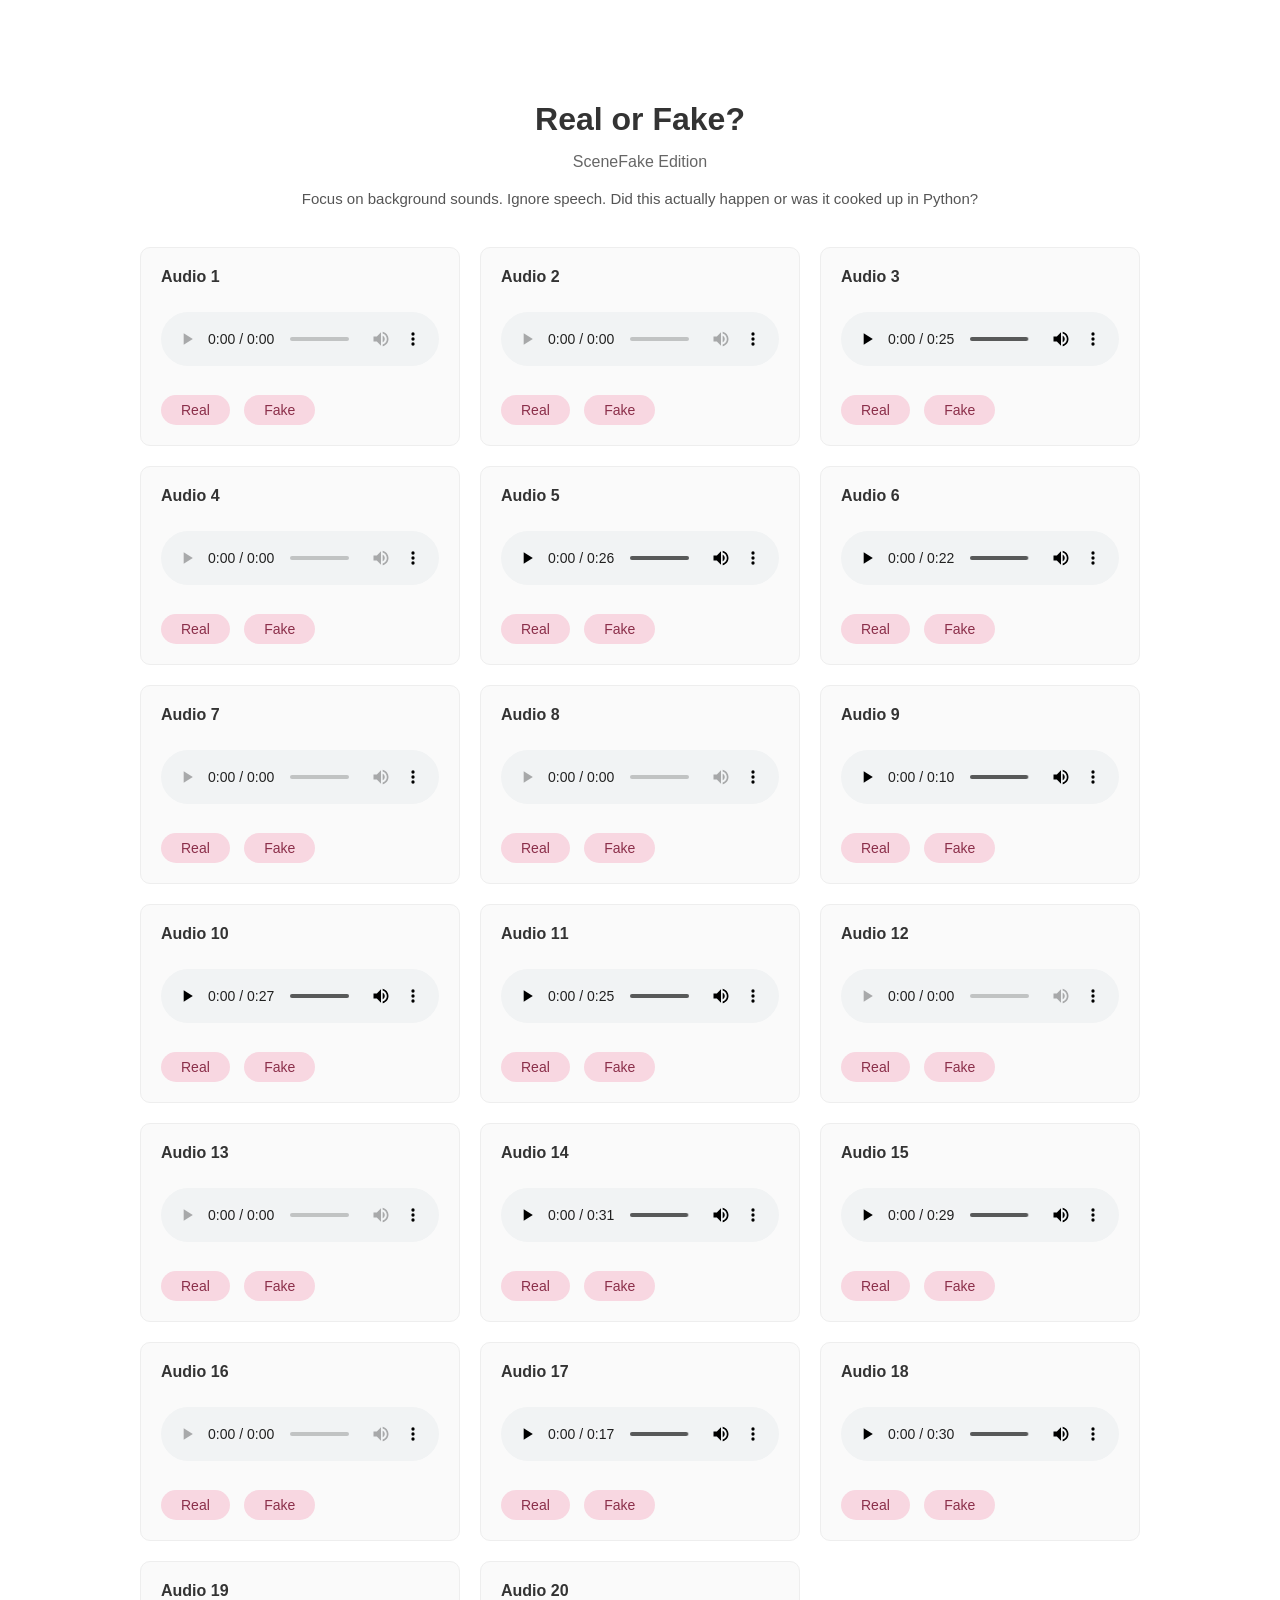
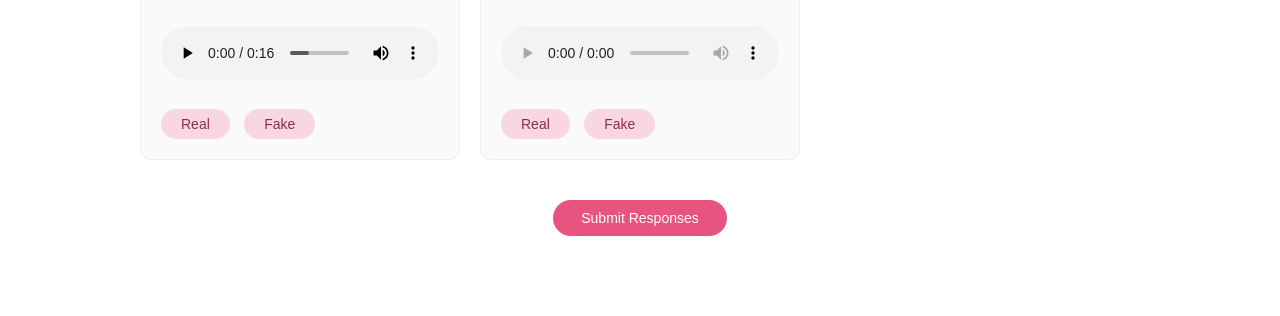
==== index.html @ 3af745e6 "initial" ====
<!DOCTYPE html>
<html>
<head>
  <meta charset="UTF-8">
  <title>SceneFake Perceptual Study</title>
  <link rel="stylesheet" href="style.css">
</head>
<body>

<div class="container">
<h1>
  Real or Fake?<br>
  <span class="subheading">SceneFake Edition</span>
</h1>

  <p class="subtitle">
    Focus on background sounds. Ignore speech.
    Did this actually happen or was it cooked up in Python?
  </p>

  <form name="scenefake-quiz" method="POST" data-netlify="true">

    <input type="hidden" name="form-name" value="scenefake-quiz">
    <input type="hidden" id="participant_id" name="participant_id">
    <input type="hidden" id="scoreField" name="score">

    <div id="audio-container" class="grid"></div>

    <div class="submit-wrapper">
      <button type="submit">Submit Responses</button>
    </div>

  </form>

</div>

<script src="script.js"></script>
</body>
</html>
---- style.css ----
body {
  font-family: "Helvetica Neue", Arial, sans-serif;
  background-color: #ffffff;
  margin: 0;
  padding: 0;
  color: #333;
}

.container {
  max-width: 1000px;
  margin: 50px auto;
  padding: 30px;
}

h1 {
  text-align: center;
  color: #333;
  margin-bottom: 10px;
}

.subtitle {
  text-align: center;
  margin-bottom: 40px;
  color: #555;
  font-size: 15px;
}

/* Grid layout */
.grid {
  display: grid;
  grid-template-columns: repeat(auto-fill, minmax(320px, 1fr));
  gap: 20px;
}

/* Audio Card */
.audio-block {
  background: #fafafa;
  border: 1px solid #eee;
  border-radius: 10px;
  padding: 20px;
  transition: box-shadow 0.2s ease;
}

.audio-block:hover {
  box-shadow: 0 4px 10px rgba(0, 0, 0, 0.06);
}

.audio-block h3 {
  margin-top: 0;
  font-size: 16px;
  color: #333;
}

audio {
  width: 100%;
  margin: 10px 0 15px 0;
}

/* Oval Button Style */
.button-group {
  margin-top: 10px;
}

.oval-btn {
  display: inline-block;
  padding: 7px 20px;
  border-radius: 40px;
  background-color: #f8d7e1; /* soft pastel pink */
  color: #8b2f4a;
  border: none;
  font-size: 14px;
  cursor: pointer;
  margin-right: 10px;
  transition: all 0.2s ease;
}

/* Hover */
.oval-btn:hover {
  background-color: #f2b8c6;
}

/* Selected */
input[type="radio"]:checked + .oval-btn {
  background-color: #e75480;
  color: white;
}

/* Submit button */
.submit-wrapper {
  text-align: center;
  margin-top: 40px;
}

button[type="submit"] {
  background-color: #e75480;
  color: white;
  border: none;
  padding: 10px 28px;
  border-radius: 25px;
  font-size: 14px;
  cursor: pointer;
  transition: background-color 0.2s ease;
}

button[type="submit"]:hover {
  background-color: #c9406c;
}

.subheading {
  font-size: 16px;
  font-weight: normal;
  color: #666;
}
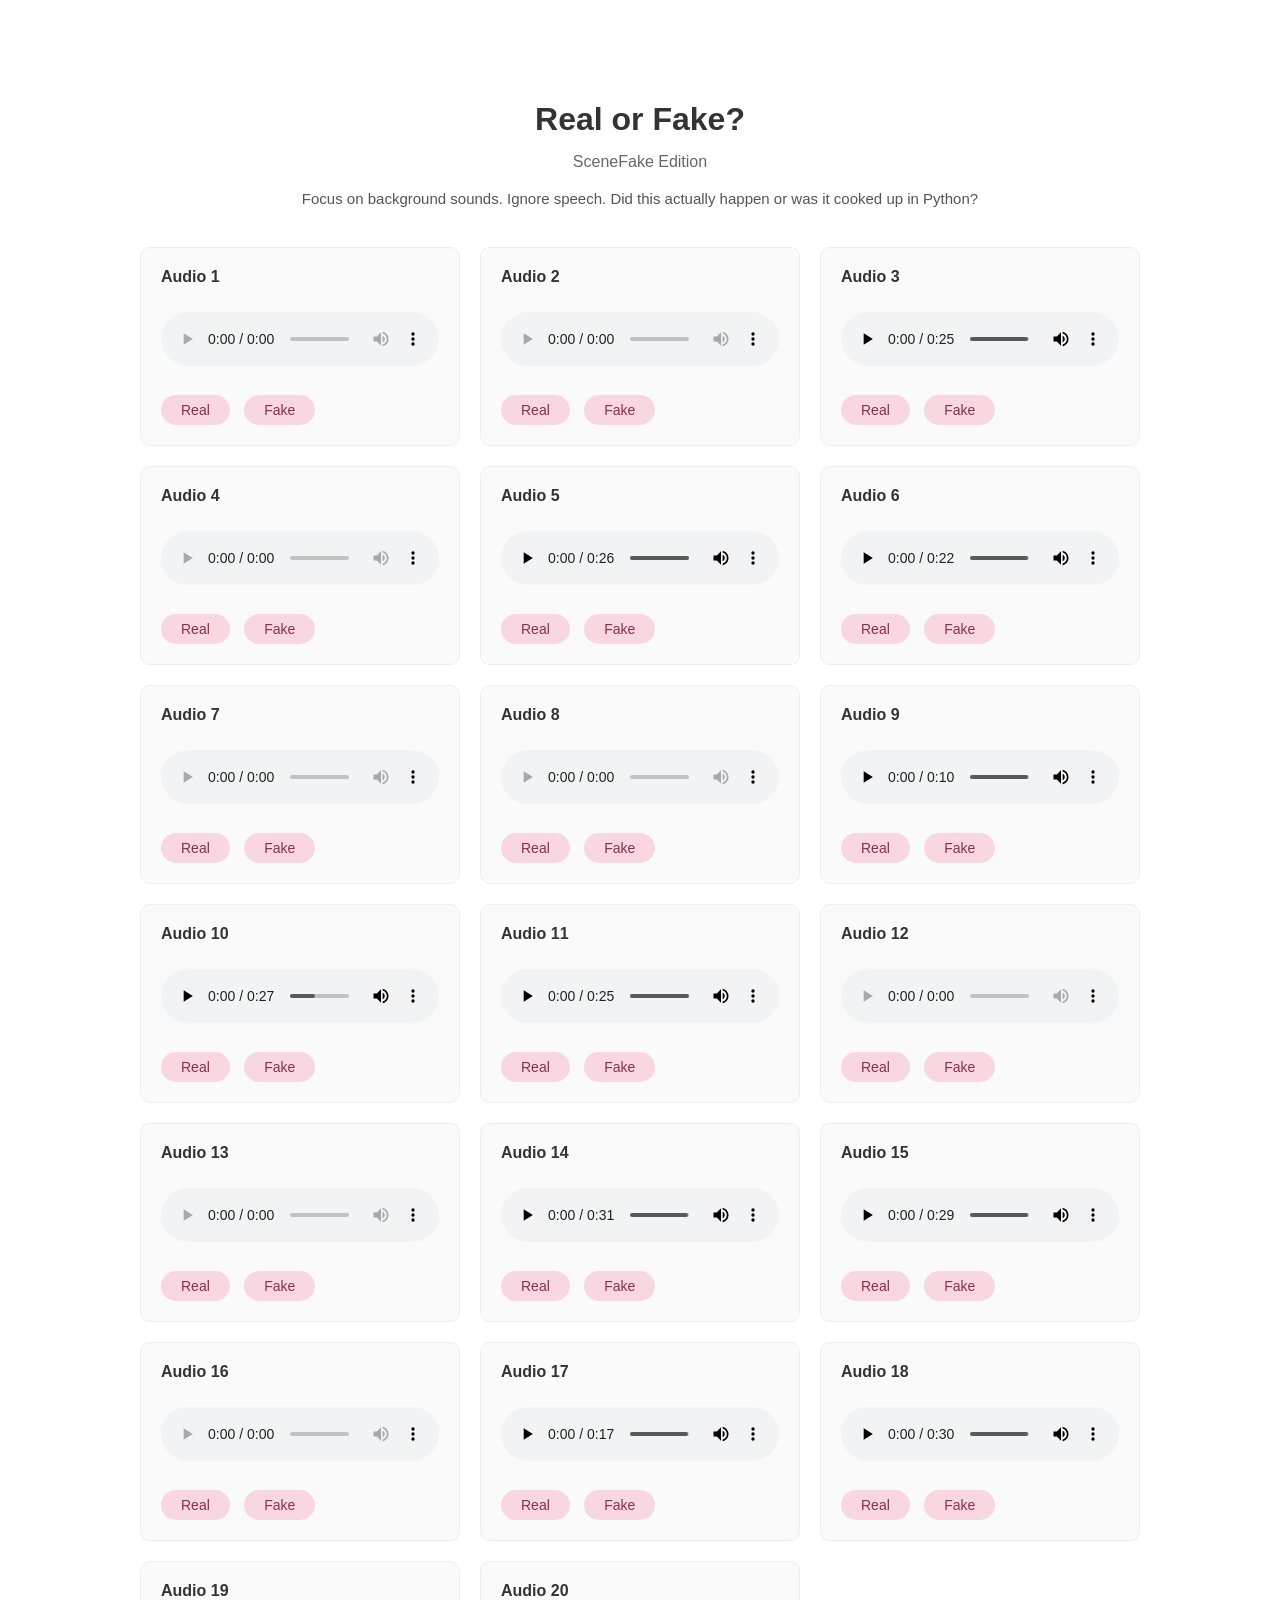
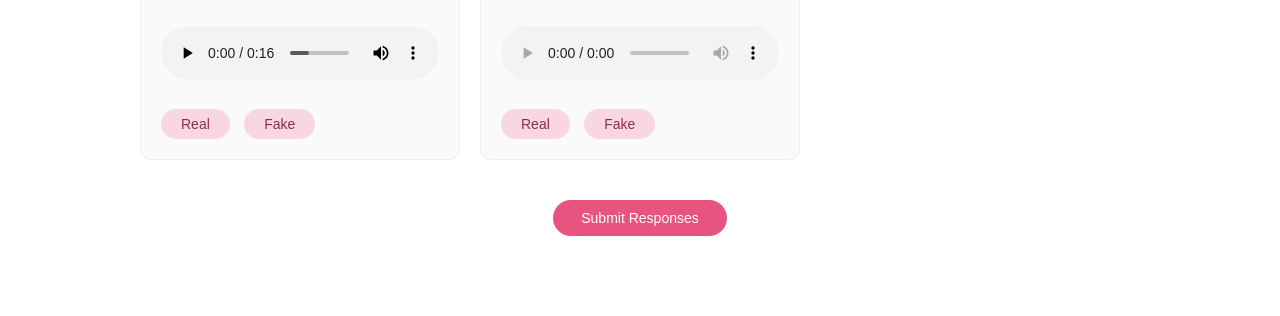
==== commit 0262de7d: "initial" ====
--- a/index.html
+++ b/index.html
@@ -18,7 +18,11 @@
     Did this actually happen or was it cooked up in Python?
   </p>
 
-  <form name="scenefake-quiz" method="POST" data-netlify="true">
+  <form name="scenefake-quiz"
+      method="POST"
+      data-netlify="true"
+      action="/success">
+
 
     <input type="hidden" name="form-name" value="scenefake-quiz">
     <input type="hidden" id="participant_id" name="participant_id">
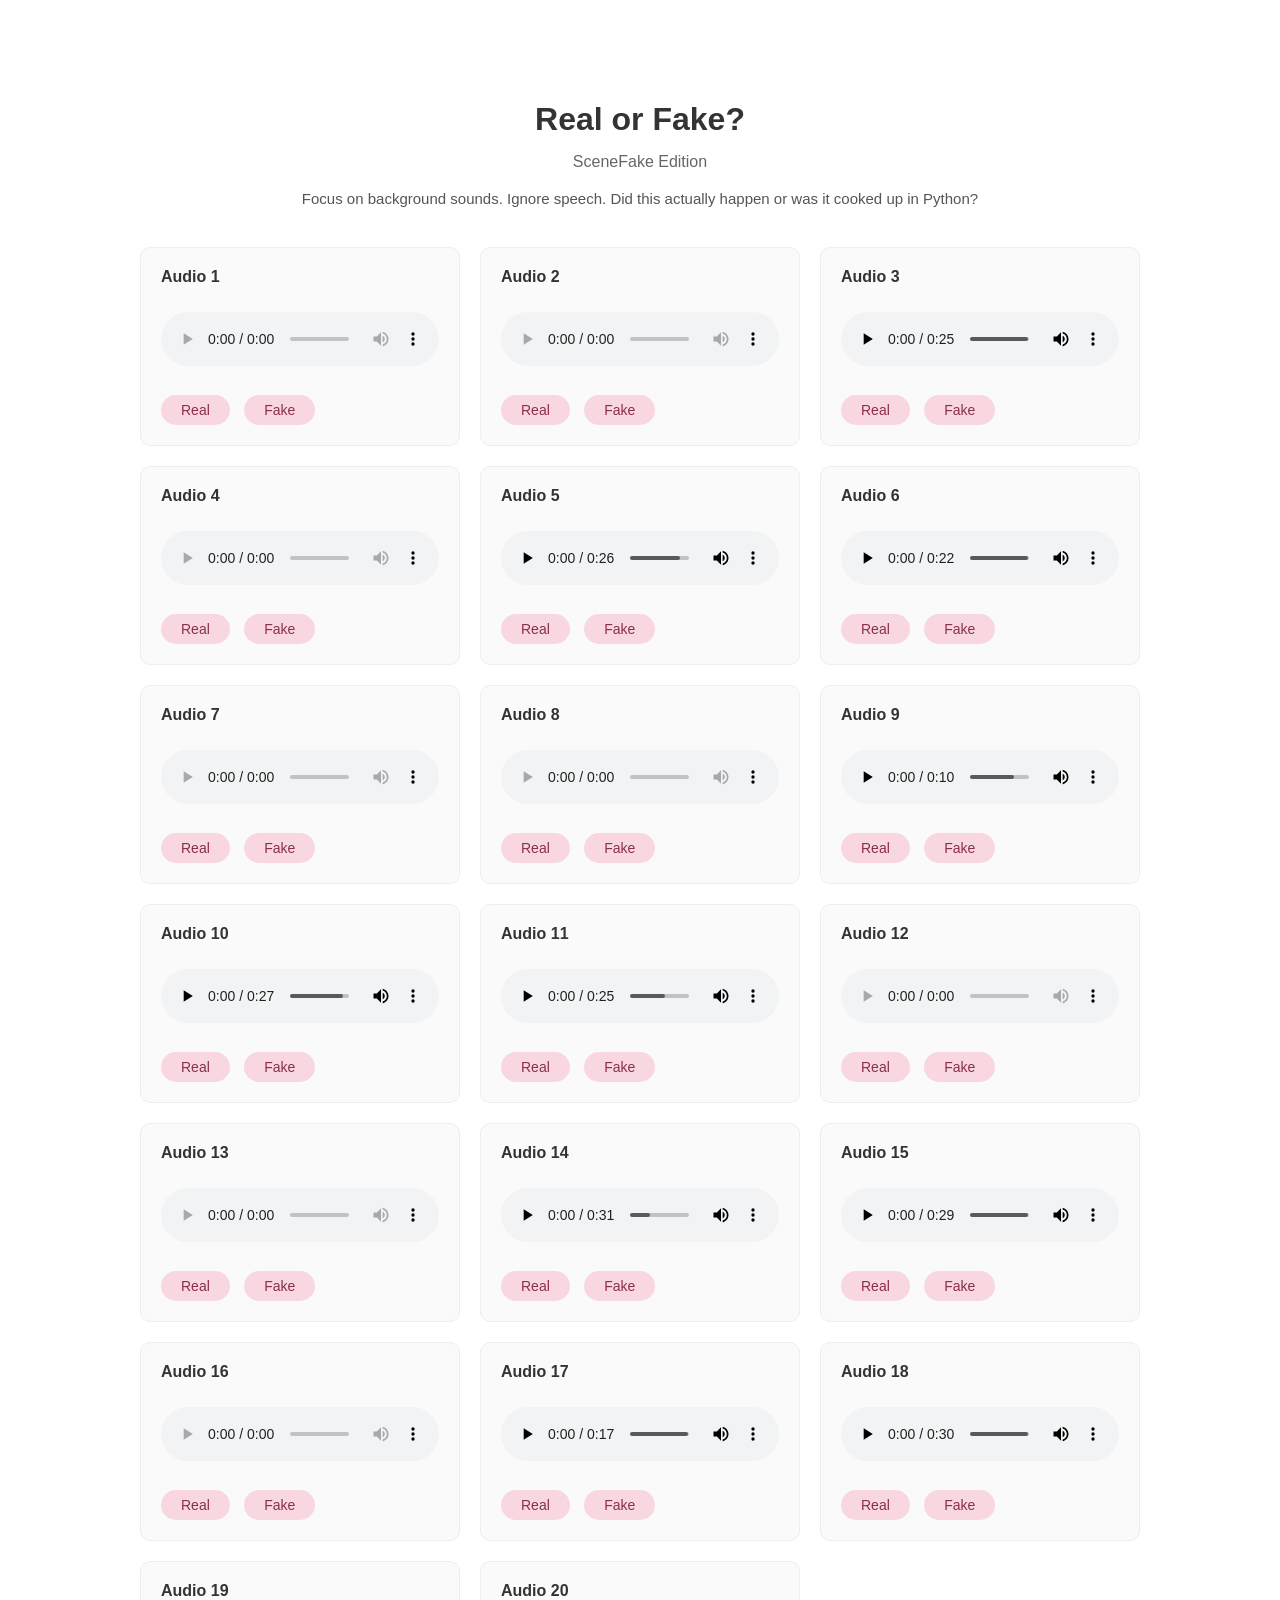
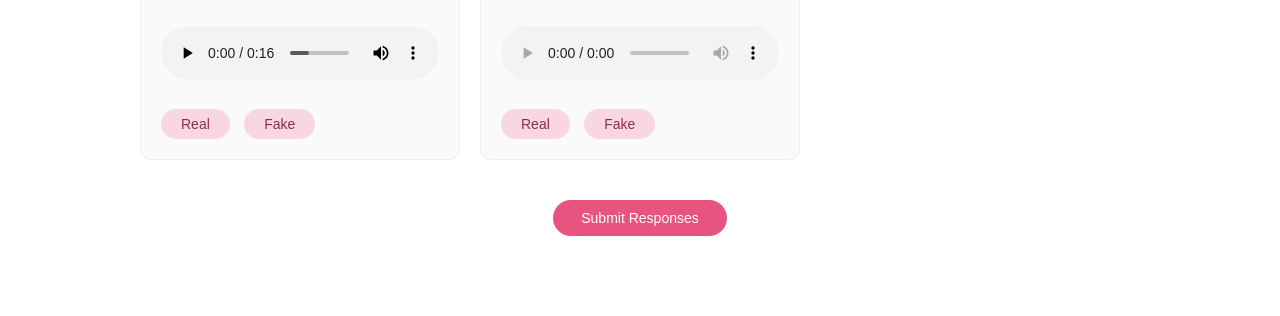
==== commit 83c8017c: "initial" ====
--- a/index.html
+++ b/index.html
@@ -36,6 +36,32 @@
 
   </form>
 
+  <!-- Netlify form detection helper -->
+<form name="scenefake-quiz" data-netlify="true" hidden>
+  <input type="text" name="participant_id">
+  <input type="text" name="score">
+  <input type="text" name="audio1">
+  <input type="text" name="audio2">
+  <input type="text" name="audio3">
+  <input type="text" name="audio4">
+  <input type="text" name="audio5">
+  <input type="text" name="audio6">
+  <input type="text" name="audio7">
+  <input type="text" name="audio8">
+  <input type="text" name="audio9">
+  <input type="text" name="audio10">
+  <input type="text" name="audio11">
+  <input type="text" name="audio12">
+  <input type="text" name="audio13">
+  <input type="text" name="audio14">
+  <input type="text" name="audio15">
+  <input type="text" name="audio16">
+  <input type="text" name="audio17">
+  <input type="text" name="audio18">
+  <input type="text" name="audio19">
+  <input type="text" name="audio20">
+</form>
+
 </div>
 
 <script src="script.js"></script>
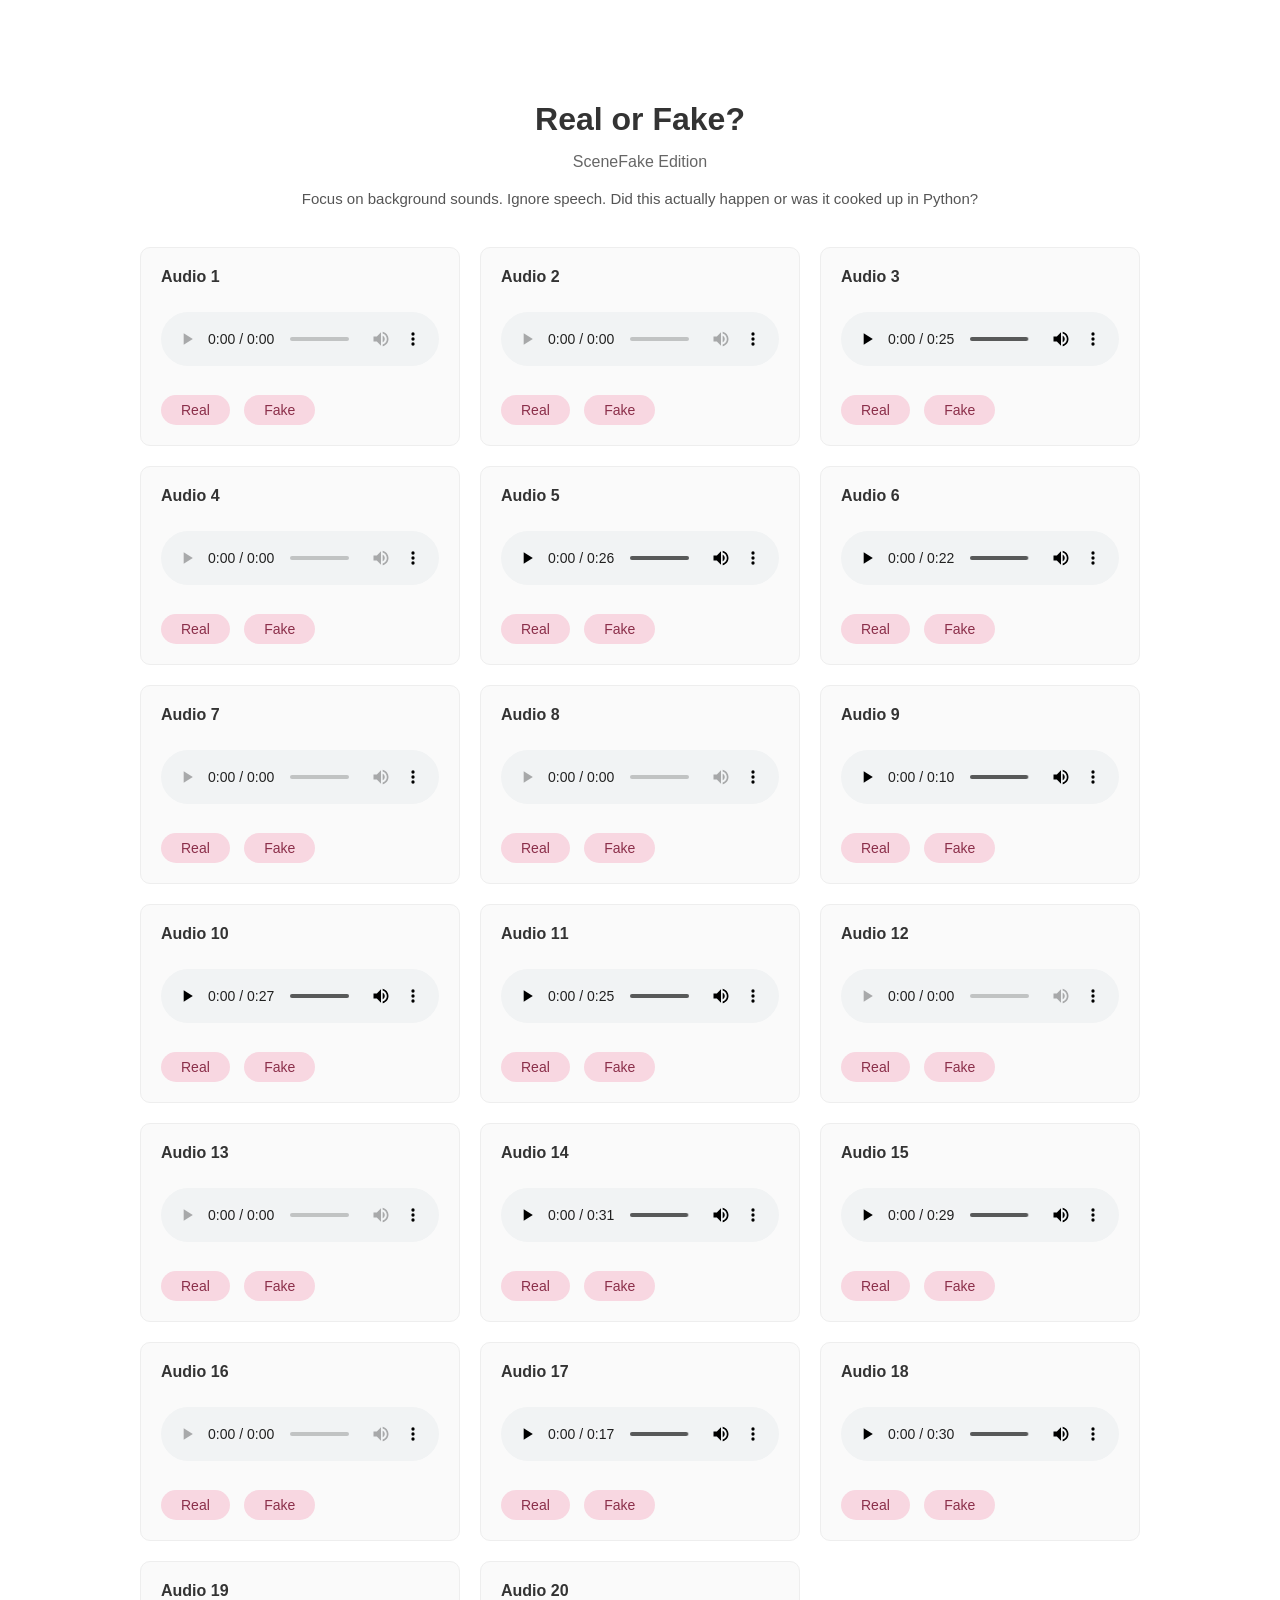
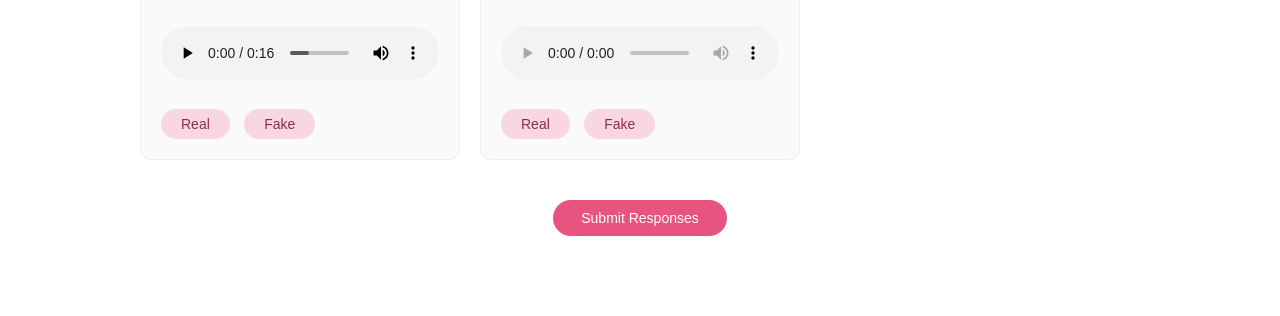
==== commit 724a0387: "Update index.html" ====
--- a/index.html
+++ b/index.html
@@ -17,13 +17,13 @@
     Focus on background sounds. Ignore speech.
     Did this actually happen or was it cooked up in Python?
   </p>
-
-  <form name="scenefake-quiz"
+  <!-- <form id="quiz-form"> -->
+  <!-- <form name="scenefake-quiz"
       method="POST"
       data-netlify="true"
-      action="/success">
+      action="/success"> -->
 
-
+<!-- 
     <input type="hidden" name="form-name" value="scenefake-quiz">
     <input type="hidden" id="participant_id" name="participant_id">
     <input type="hidden" id="scoreField" name="score">
@@ -34,8 +34,20 @@
       <button type="submit">Submit Responses</button>
     </div>
 
-  </form>
+  </form> -->
+<form id="quiz-form">
 
+  <input type="hidden" id="participant_id" name="participant_id">
+  <input type="hidden" id="scoreField" name="score">
+
+  <div id="audio-container" class="grid"></div>
+
+  <div class="submit-wrapper">
+    <button type="submit">Submit Responses</button>
+  </div>
+
+</form>
+    
   <!-- Netlify form detection helper -->
 <form name="scenefake-quiz" data-netlify="true" hidden>
   <input type="text" name="participant_id">
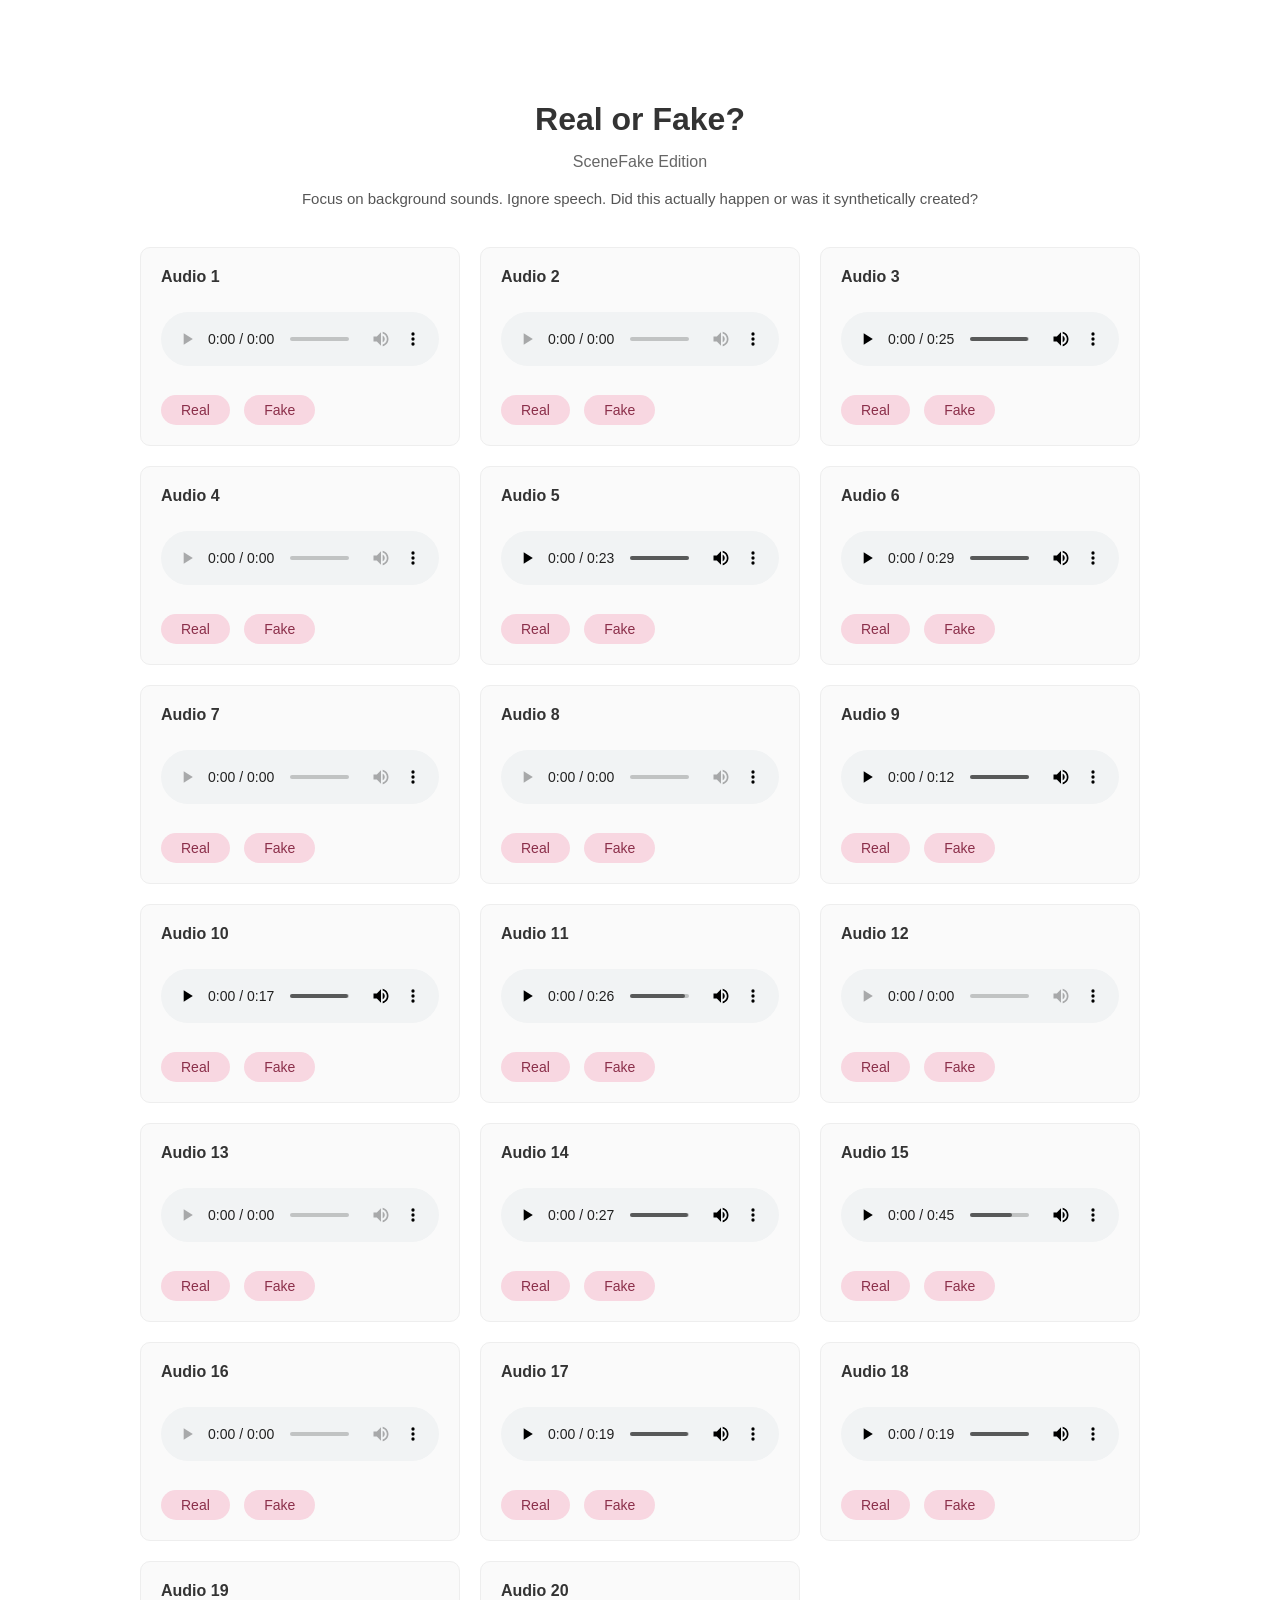
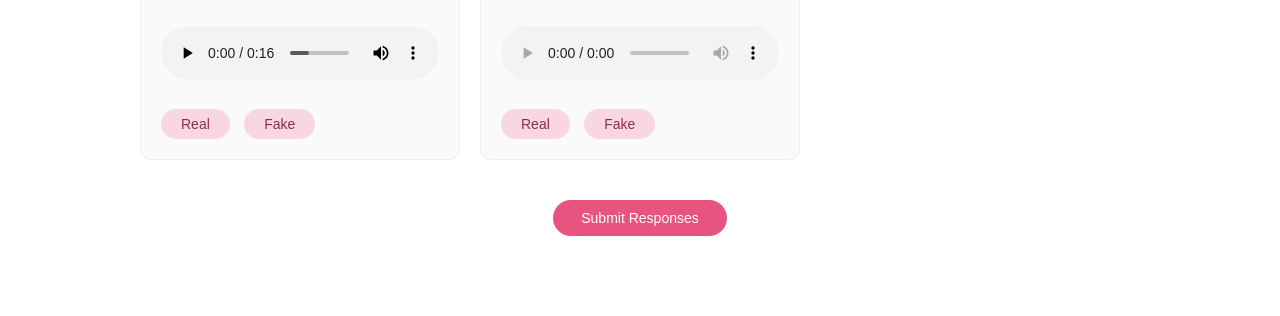
==== commit eba7aeaf: "Update index.html" ====
--- a/index.html
+++ b/index.html
@@ -15,7 +15,7 @@
 
   <p class="subtitle">
     Focus on background sounds. Ignore speech.
-    Did this actually happen or was it cooked up in Python?
+    Did this actually happen or was it synthetically created?
   </p>
   <!-- <form id="quiz-form"> -->
   <!-- <form name="scenefake-quiz"
@@ -41,7 +41,7 @@
   <input type="hidden" id="scoreField" name="score">
 
   <div id="audio-container" class="grid"></div>
-
+  <div id="warningBox" style="display:none; color:#e75480; text-align:center; margin-top:15px;"></div>
   <div class="submit-wrapper">
     <button type="submit">Submit Responses</button>
   </div>
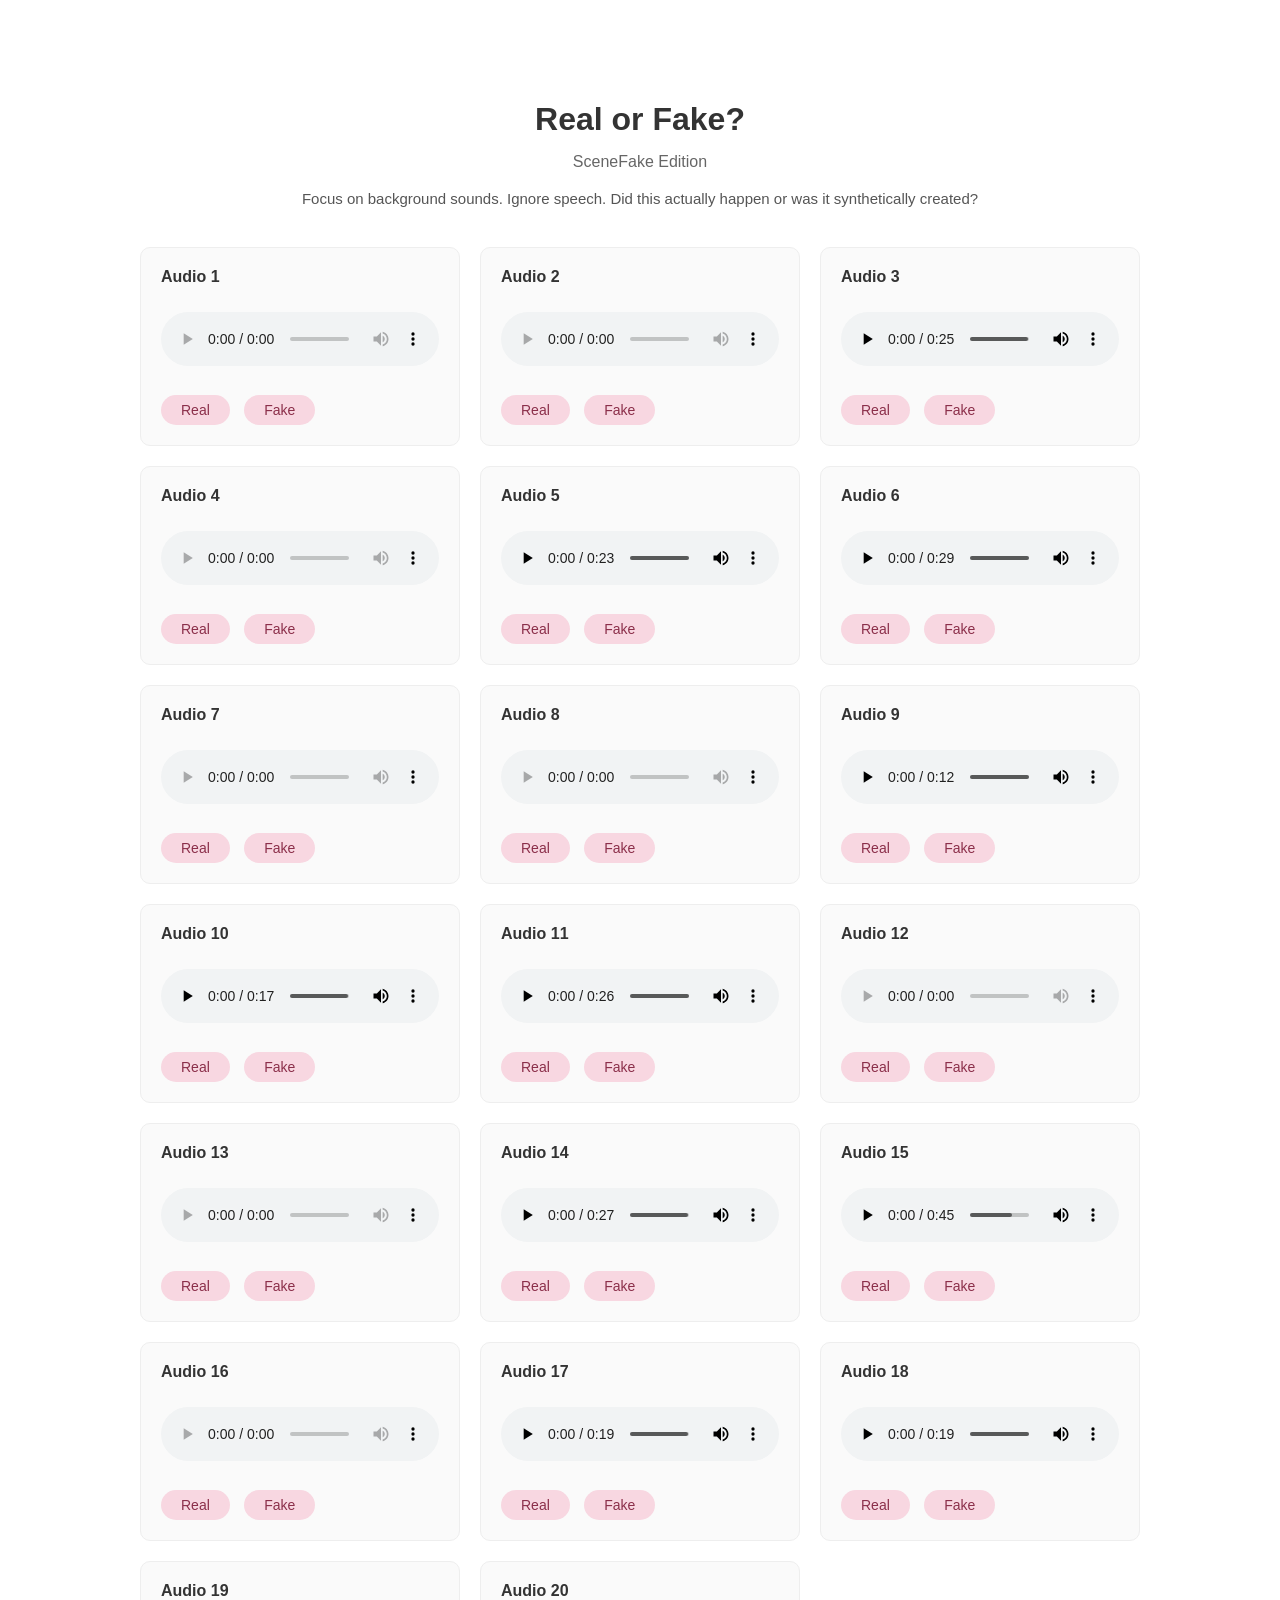
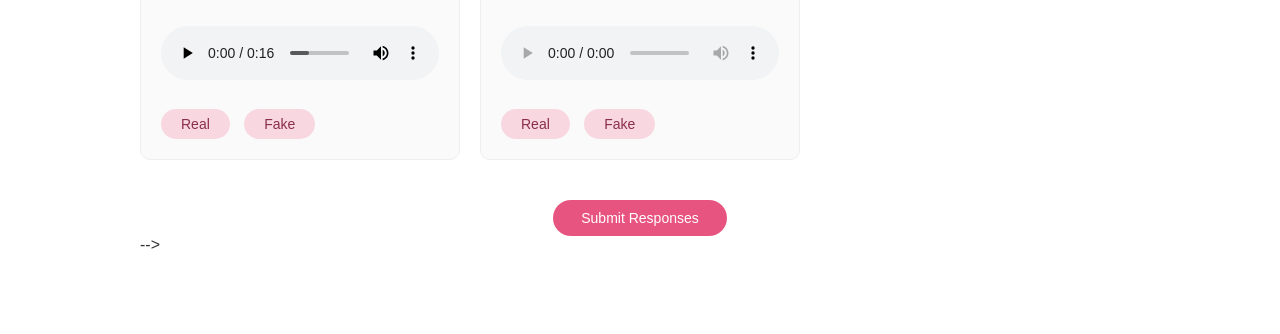
==== commit b1ec25b6: "Update index.html" ====
--- a/index.html
+++ b/index.html
@@ -48,8 +48,8 @@
 
 </form>
     
-  <!-- Netlify form detection helper -->
-<form name="scenefake-quiz" data-netlify="true" hidden>
+  <!-- <!-- Netlify form detection helper -->
+<!-- <form name="scenefake-quiz" data-netlify="true" hidden>
   <input type="text" name="participant_id">
   <input type="text" name="score">
   <input type="text" name="audio1">
@@ -69,10 +69,10 @@
   <input type="text" name="audio15">
   <input type="text" name="audio16">
   <input type="text" name="audio17">
-  <input type="text" name="audio18">
-  <input type="text" name="audio19">
+  <input type="text" name="audio18"> -->
+  <!-- <input type="text" name="audio19">
   <input type="text" name="audio20">
-</form>
+</form> --> -->
 
 </div>
 
